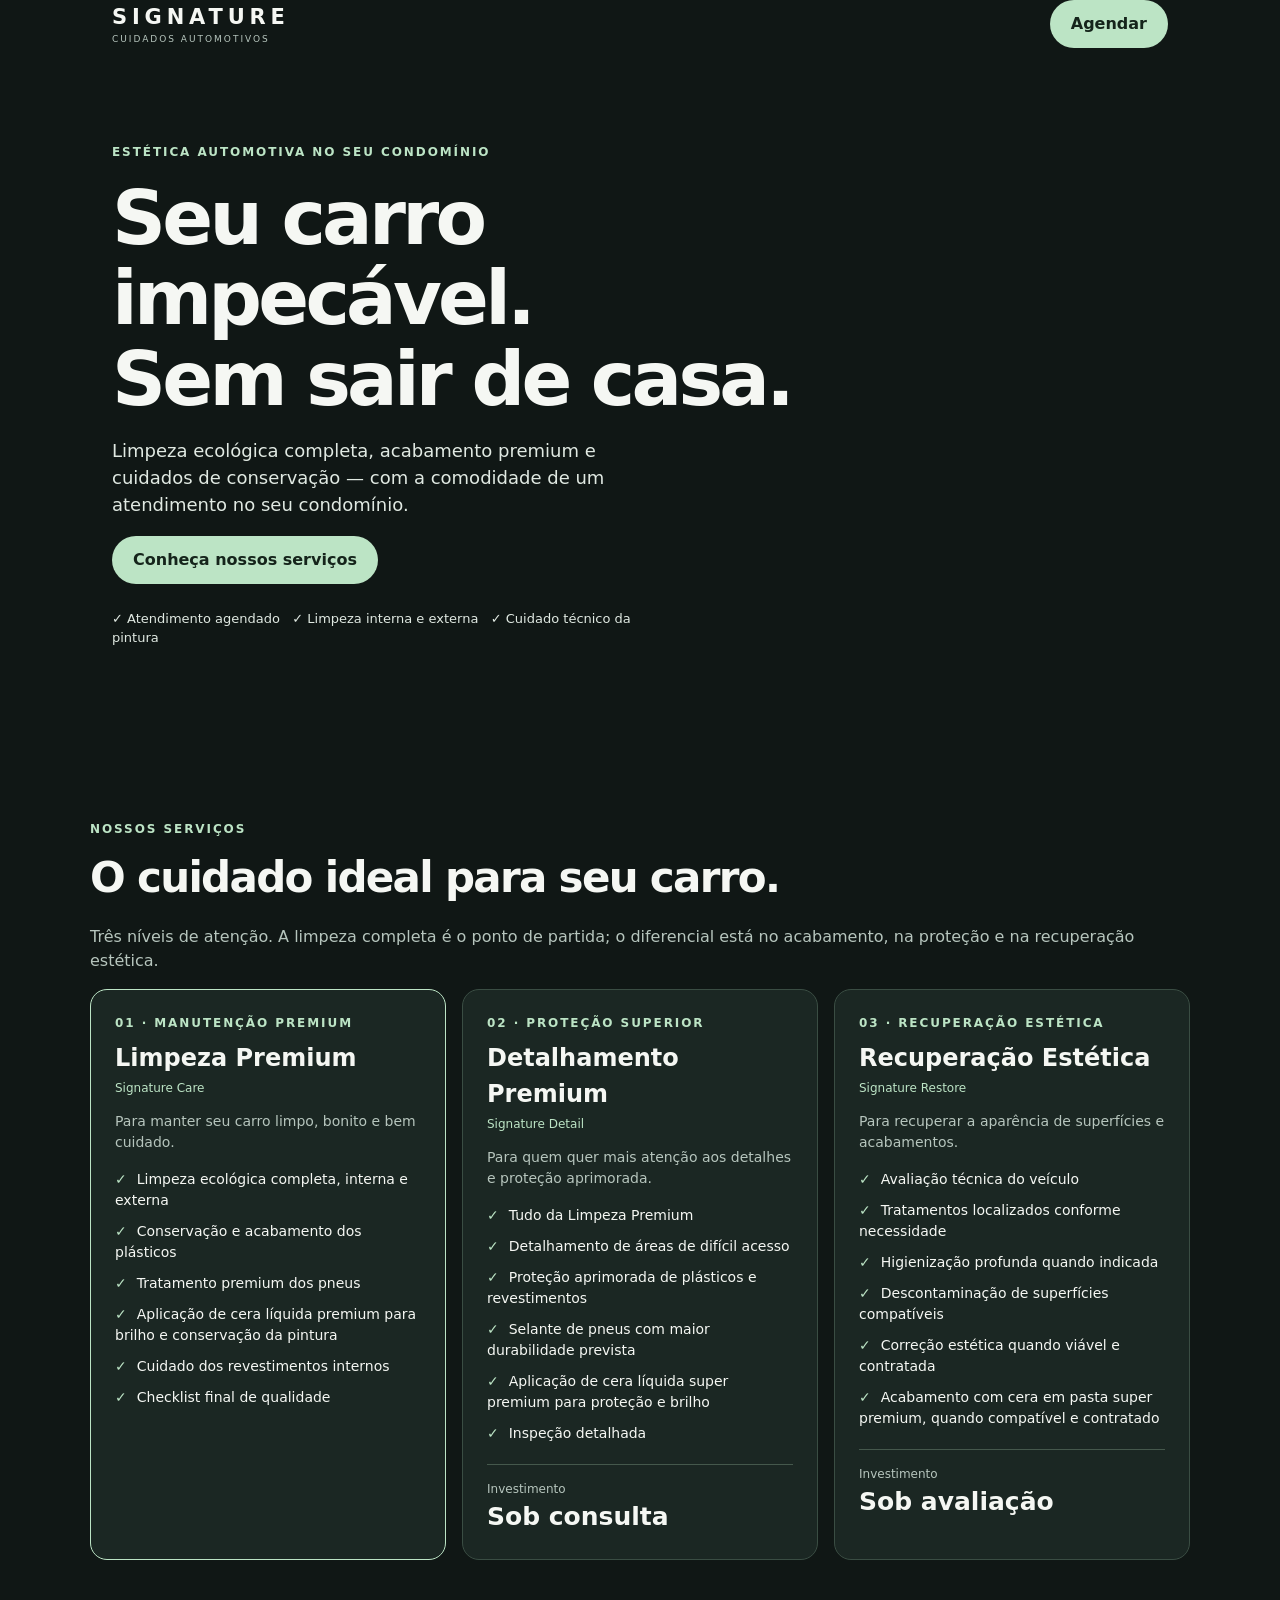
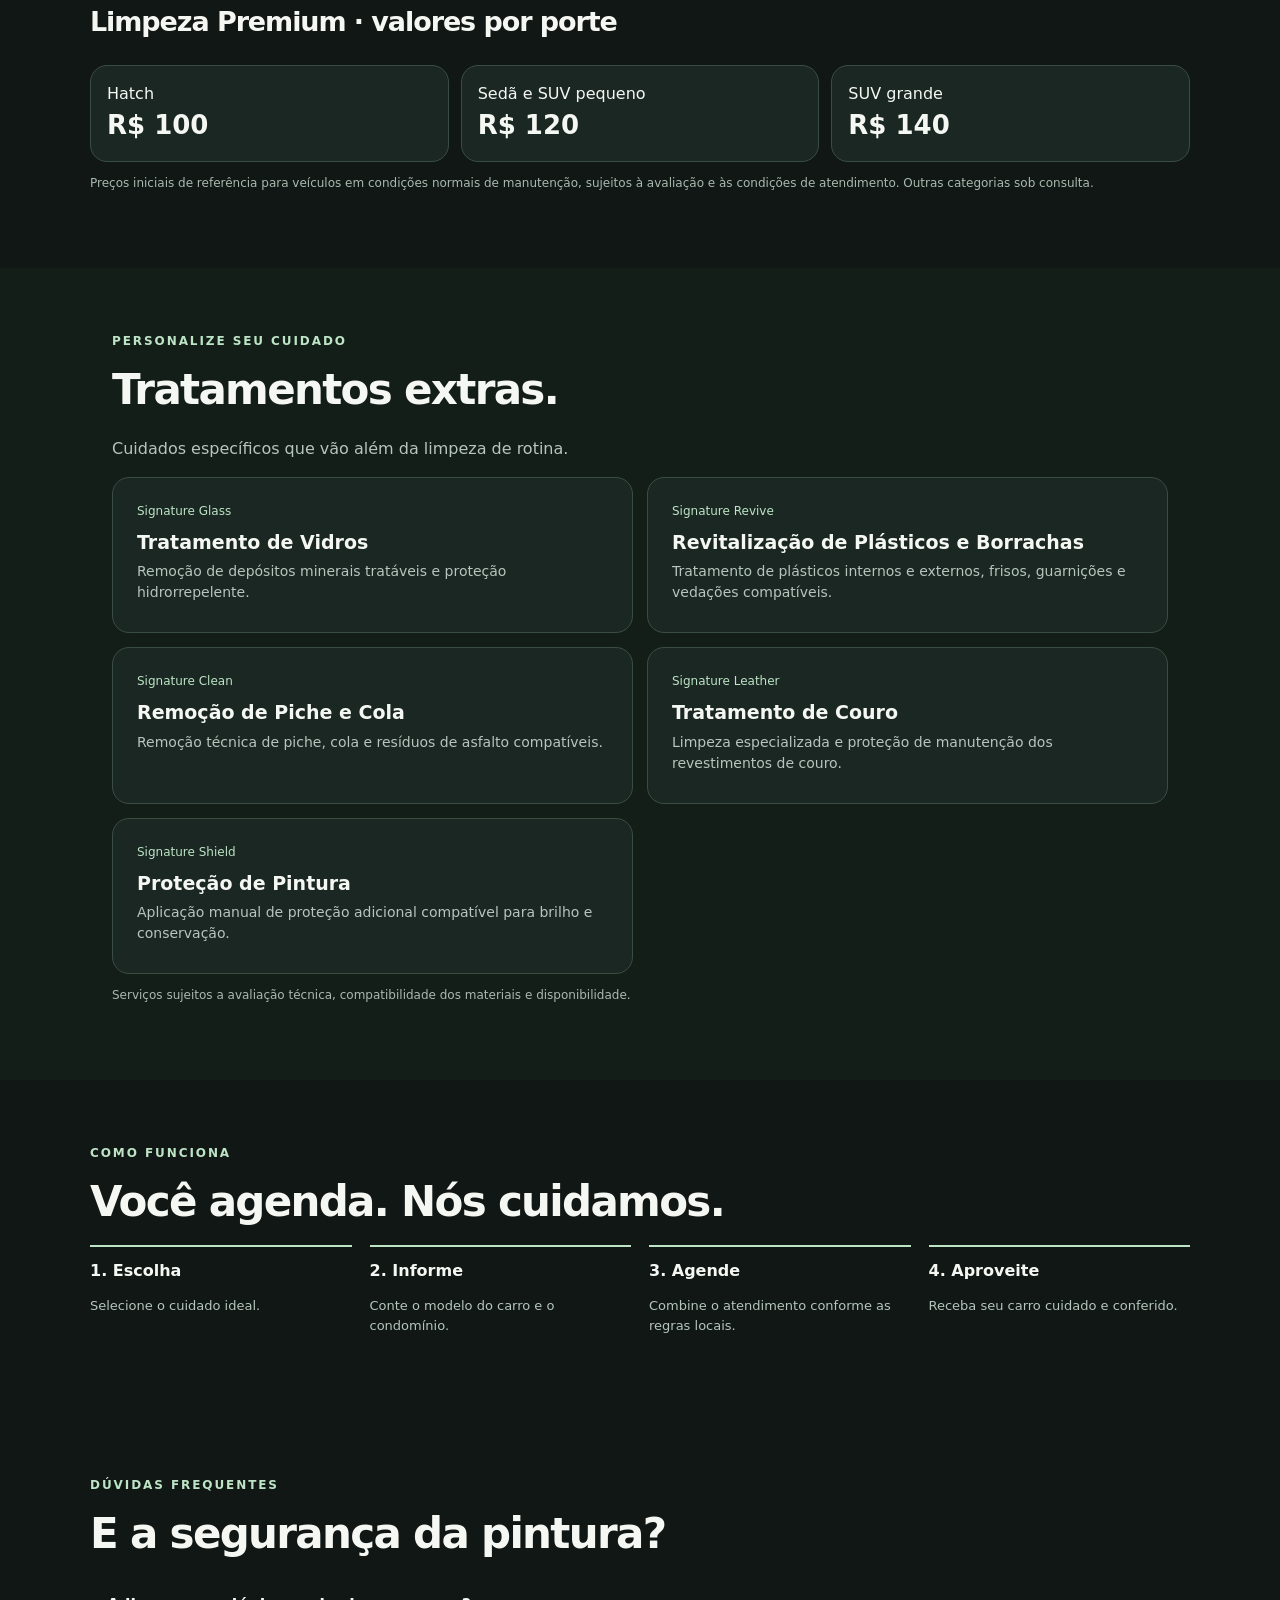
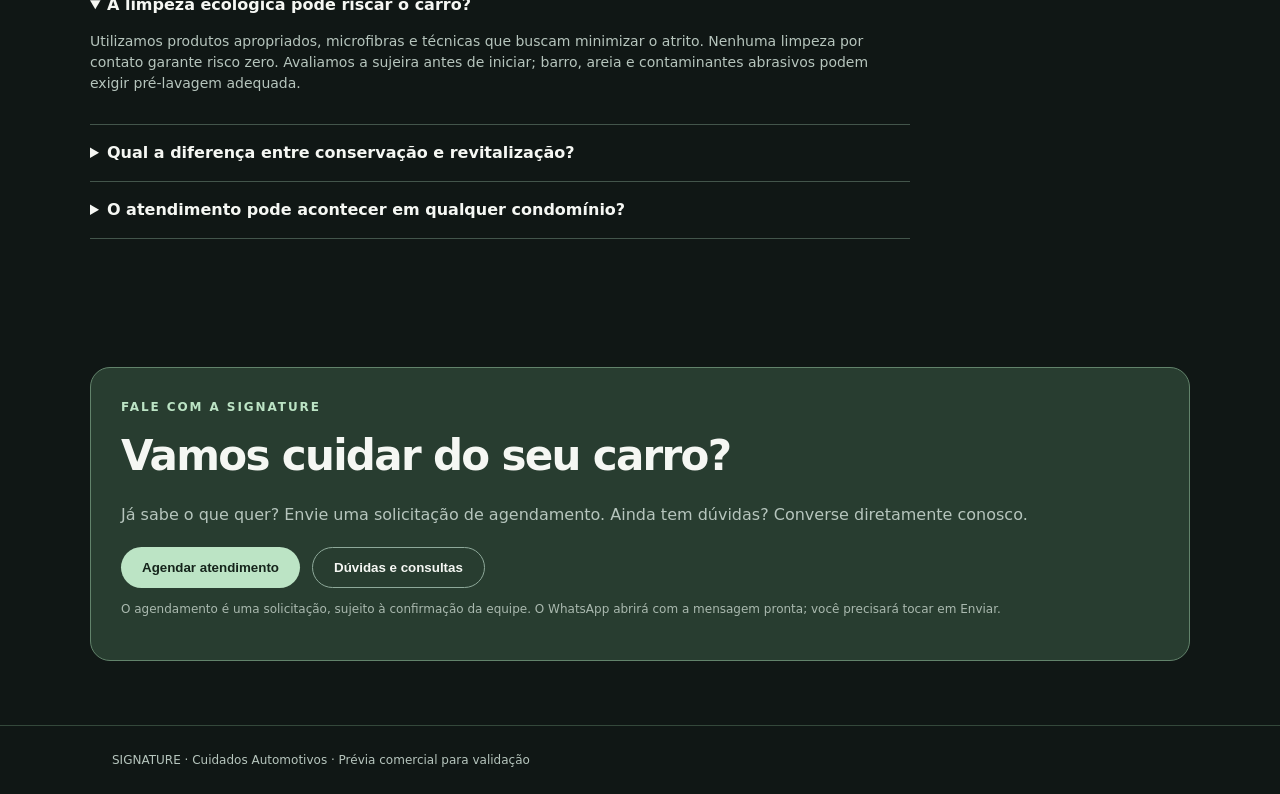
==== catalogo/index.html @ 283a86d9 "Add initial HTML structure for automotive care site" ====
<!DOCTYPE html>
<html lang="pt-BR"><head><meta charset="utf-8"/><meta content="width=device-width,initial-scale=1" name="viewport"/><title>Signature | Cuidados Automotivos</title><style>
:root{--bg:#101715;--card:#1b2723;--ink:#f5f7f3;--muted:#b6c5bd;--green:#bce4c5}*{box-sizing:border-box}body{margin:0;background:var(--bg);color:var(--ink);font:16px/1.5 system-ui,-apple-system,Segoe UI,sans-serif}a{color:inherit;text-decoration:none}.wrap{max-width:1100px;margin:auto;padding:0 22px}header{display:flex;align-items:center;justify-content:space-between;padding:22px 0}.logo{font-size:21px;letter-spacing:.23em;font-weight:800}.logo small{display:block;font-size:9px;letter-spacing:.22em;font-weight:400;color:var(--muted)}.button{display:inline-block;border:0;border-radius:30px;background:var(--green);color:#15241b;padding:12px 21px;font-weight:700;cursor:pointer}.hero{padding:95px 0;background:linear-gradient(100deg,#101715 15%,#101715cc),url('https://images.unsplash.com/photo-1493238792000-8113da705763?auto=format&fit=crop&w=1600&q=85') center/cover}.tag{color:var(--green);font-size:12px;letter-spacing:.16em;text-transform:uppercase;font-weight:700}h1{font-size:clamp(40px,7vw,75px);line-height:1.07;letter-spacing:-.05em;max-width:680px;margin:17px 0}h2{font-size:clamp(28px,4vw,42px);letter-spacing:-.04em;margin:8px 0 12px}h3{font-size:24px;margin:8px 0 3px}.hero p{max-width:540px;font-size:18px}.muted,p{color:var(--muted)}.hero p{color:#e0e9e2}.section{padding:64px 0}.grid{display:grid;grid-template-columns:repeat(3,1fr);gap:16px}.card,.extra,.price{background:var(--card);border:1px solid #3a4d43;border-radius:17px;padding:24px}.card.highlight{border-color:var(--green)}.sub{font-size:12px;color:var(--green)}ul{list-style:none;padding:0}li{margin:10px 0;font-size:14px}li:before{content:'✓';color:var(--green);margin-right:10px}.cards p{font-size:14px}.cost{border-top:1px solid #45584c;margin-top:20px;padding-top:15px;font-size:25px;font-weight:800}.cost small{display:block;font-size:12px;font-weight:400;color:var(--muted)}.prices{display:grid;grid-template-columns:repeat(4,1fr);gap:12px;margin-top:22px}.price{padding:16px}.price strong{display:block;font-size:26px}.extras{display:grid;grid-template-columns:repeat(2,1fr);gap:14px}.extra h3{font-size:19px}.extra p{font-size:14px;margin:5px 0}.steps{display:grid;grid-template-columns:repeat(4,1fr);gap:18px}.step{border-top:2px solid var(--green);padding-top:12px}.step p{font-size:13px}details{border-bottom:1px solid #43554b;padding:16px 0;max-width:820px}summary{cursor:pointer;font-weight:700}details p{font-size:14px}.cta{border:1px solid #62836b;border-radius:20px;background:#283d30;padding:30px}.note{font-size:12px;color:#aab9af}.footer{border-top:1px solid #34483b;padding:25px 0;font-size:12px;color:var(--muted)}@media(max-width:760px){.grid,.extras{grid-template-columns:1fr}.prices,.steps{grid-template-columns:repeat(2,1fr)}.hero{padding:75px 0}.section{padding:44px 0}}@media(max-width:380px){.prices,.steps{grid-template-columns:1fr}}

.prices-three{display:grid;grid-template-columns:repeat(3,minmax(0,1fr));gap:12px}.cta-actions{display:flex;gap:12px;flex-wrap:wrap;margin-top:20px}.button.secondary{background:transparent;color:var(--ink);border:1px solid #8ea99a}.modal{display:none;position:fixed;inset:0;z-index:99;background:rgba(0,0,0,.76);overflow:auto;padding:24px 12px}.modal.active{display:block}.modal-card{max-width:740px;margin:20px auto;background:#1b2723;border:1px solid #627b69;border-radius:20px;padding:25px;color:#f5f7f3}.modal-top{display:flex;justify-content:space-between;align-items:center;gap:12px}.modal-top h2{margin:0;font-size:26px}.close{background:transparent;border:0;color:white;font-size:30px;cursor:pointer}.formgrid{display:grid;grid-template-columns:1fr 1fr;gap:14px}.modal label{display:block;font-size:13px;margin:10px 0;color:#e1ebe4}.modal input:not([type=checkbox]),.modal select,.modal textarea{display:block;width:100%;padding:12px;margin-top:5px;background:#101715;border:1px solid #657669;border-radius:9px;color:white;font:inherit;font-size:14px}.modal fieldset{border:1px solid #536758;border-radius:12px;margin:17px 0}.checks-grid{display:grid;grid-template-columns:1fr 1fr;gap:0 12px}.checks-grid label{display:flex;gap:8px;align-items:center}.feedback{margin-top:14px;white-space:pre-wrap;color:#d8e7d9;font-size:13px}.feedback button{margin-top:10px}@media(max-width:650px){.formgrid,.checks-grid,.prices-three{grid-template-columns:1fr}.modal-card{padding:18px}}
</style></head><body><header class="wrap"><div class="logo">SIGNATURE<small>CUIDADOS AUTOMOTIVOS</small></div><a class="button" href="#contato">Agendar</a></header><section class="hero"><div class="wrap"><div class="tag">Estética automotiva no seu condomínio</div><h1>Seu carro impecável.<br/>Sem sair de casa.</h1><p>Limpeza ecológica completa, acabamento premium e cuidados de conservação — com a comodidade de um atendimento no seu condomínio.</p><a class="button" href="#servicos">Conheça nossos serviços</a><p style="font-size:13px;margin-top:25px">✓ Atendimento agendado   ✓ Limpeza interna e externa   ✓ Cuidado técnico da pintura</p></div></section><main><section class="section wrap" id="servicos"><div class="tag">Nossos serviços</div><h2>O cuidado ideal para seu carro.</h2><p>Três níveis de atenção. A limpeza completa é o ponto de partida; o diferencial está no acabamento, na proteção e na recuperação estética.</p><div class="grid cards"><article class="card highlight"><div class="tag">01 · Manutenção premium</div><h3>Limpeza Premium</h3><div class="sub">Signature Care</div><p>Para manter seu carro limpo, bonito e bem cuidado.</p><ul><li>Limpeza ecológica completa, interna e externa</li><li>Conservação e acabamento dos plásticos</li><li>Tratamento premium dos pneus</li><li>Aplicação de cera líquida premium para brilho e conservação da pintura</li><li>Cuidado dos revestimentos internos</li><li>Checklist final de qualidade</li></ul></article><article class="card"><div class="tag">02 · Proteção superior</div><h3>Detalhamento Premium</h3><div class="sub">Signature Detail</div><p>Para quem quer mais atenção aos detalhes e proteção aprimorada.</p><ul><li>Tudo da Limpeza Premium</li><li>Detalhamento de áreas de difícil acesso</li><li>Proteção aprimorada de plásticos e revestimentos</li><li>Selante de pneus com maior durabilidade prevista</li><li>Aplicação de cera líquida super premium para proteção e brilho</li><li>Inspeção detalhada</li></ul><div class="cost"><small>Investimento</small>Sob consulta</div></article><article class="card"><div class="tag">03 · Recuperação estética</div><h3>Recuperação Estética</h3><div class="sub">Signature Restore</div><p>Para recuperar a aparência de superfícies e acabamentos.</p><ul><li>Avaliação técnica do veículo</li><li>Tratamentos localizados conforme necessidade</li><li>Higienização profunda quando indicada</li><li>Descontaminação de superfícies compatíveis</li><li>Correção estética quando viável e contratada</li><li>Acabamento com cera em pasta super premium, quando compatível e contratado</li></ul><div class="cost"><small>Investimento</small>Sob avaliação</div></article></div><h2 style="font-size:27px;margin-top:42px">Limpeza Premium · valores por porte</h2><div class="prices prices-three"><div class="price">Hatch<strong>R$ 100</strong></div><div class="price">Sedã e SUV pequeno<strong>R$ 120</strong></div><div class="price">SUV grande<strong>R$ 140</strong></div></div><p class="note">Preços iniciais de referência para veículos em condições normais de manutenção, sujeitos à avaliação e às condições de atendimento. Outras categorias sob consulta.</p></section><section class="section" style="background:#141e19"><div class="wrap"><div class="tag">Personalize seu cuidado</div><h2>Tratamentos extras.</h2><p>Cuidados específicos que vão além da limpeza de rotina.</p><div class="extras"><div class="extra"><div class="sub">Signature Glass</div><h3>Tratamento de Vidros</h3><p>Remoção de depósitos minerais tratáveis e proteção hidrorrepelente.</p></div><div class="extra"><div class="sub">Signature Revive</div><h3>Revitalização de Plásticos e Borrachas</h3><p>Tratamento de plásticos internos e externos, frisos, guarnições e vedações compatíveis.</p></div><div class="extra"><div class="sub">Signature Clean</div><h3>Remoção de Piche e Cola</h3><p>Remoção técnica de piche, cola e resíduos de asfalto compatíveis.</p></div><div class="extra"><div class="sub">Signature Leather</div><h3>Tratamento de Couro</h3><p>Limpeza especializada e proteção de manutenção dos revestimentos de couro.</p></div><div class="extra"><div class="sub">Signature Shield</div><h3>Proteção de Pintura</h3><p>Aplicação manual de proteção adicional compatível para brilho e conservação.</p></div></div><p class="note">Serviços sujeitos a avaliação técnica, compatibilidade dos materiais e disponibilidade.</p></div></section><section class="section wrap"><div class="tag">Como funciona</div><h2>Você agenda. Nós cuidamos.</h2><div class="steps"><div class="step"><b>1. Escolha</b><p>Selecione o cuidado ideal.</p></div><div class="step"><b>2. Informe</b><p>Conte o modelo do carro e o condomínio.</p></div><div class="step"><b>3. Agende</b><p>Combine o atendimento conforme as regras locais.</p></div><div class="step"><b>4. Aproveite</b><p>Receba seu carro cuidado e conferido.</p></div></div></section><section class="section wrap"><div class="tag">Dúvidas frequentes</div><h2>E a segurança da pintura?</h2><details open=""><summary>A limpeza ecológica pode riscar o carro?</summary><p>Utilizamos produtos apropriados, microfibras e técnicas que buscam minimizar o atrito. Nenhuma limpeza por contato garante risco zero. Avaliamos a sujeira antes de iniciar; barro, areia e contaminantes abrasivos podem exigir pré-lavagem adequada.</p></details><details><summary>Qual a diferença entre conservação e revitalização?</summary><p>A Limpeza Premium inclui conservação de manutenção. A revitalização é um tratamento específico para recuperar a aparência de materiais elegíveis.</p></details><details><summary>O atendimento pode acontecer em qualquer condomínio?</summary><p>Depende da autorização, das regras do condomínio e das condições de execução no local.</p></details></section><section class="section wrap" id="contato"><div class="cta"><div class="tag">Fale com a Signature</div><h2>Vamos cuidar do seu carro?</h2><p>Já sabe o que quer? Envie uma solicitação de agendamento. Ainda tem dúvidas? Converse diretamente conosco.</p><div class="cta-actions"><button class="button" onclick="openBooking()" type="button">Agendar atendimento</button><button class="button secondary" onclick="askQuestion()" type="button">Dúvidas e consultas</button></div><p class="note">O agendamento é uma solicitação, sujeito à confirmação da equipe. O WhatsApp abrirá com a mensagem pronta; você precisará tocar em Enviar.</p></div></section></main><footer class="footer"><div class="wrap">SIGNATURE · Cuidados Automotivos · Prévia comercial para validação</div></footer><div aria-hidden="true" class="modal" id="bookingModal"><div aria-labelledby="bookingTitle" aria-modal="true" class="modal-card" role="dialog"><div class="modal-top"><h2 id="bookingTitle">Solicitar agendamento</h2><button aria-label="Fechar" class="close" onclick="closeBooking()" type="button">×</button></div><p>Preencha os dados para gerar sua solicitação pelo WhatsApp.</p><form id="bookingForm"><div class="formgrid"><label>Seu nome *<input autocomplete="name" maxlength="90" name="nome" placeholder="Nome e sobrenome" required=""/></label><label>Telefone para retorno *<input autocomplete="tel" maxlength="25" name="telefone" placeholder="(21) 99999-9999" required="" type="tel"/></label><label>Modelo e ano do veículo *<input maxlength="90" name="veiculo" placeholder="Ex.: Honda HR-V 2022" required=""/></label><label>Categoria *<select name="categoria" required=""><option value="">Selecione</option><option>Hatch — R$ 100</option><option>Sedã ou SUV pequeno — R$ 120</option><option>SUV grande — R$ 140</option><option>Outra categoria — sob consulta</option></select></label><label>Serviço desejado *<select name="servico" required=""><option value="">Selecione</option><option>Limpeza Premium</option><option>Detalhamento Premium</option><option>Recuperação Estética</option><option>Tratamento extra / avaliação</option></select></label><label>Condomínio e bairro *<input maxlength="120" name="condominio" placeholder="Nome do condomínio / bairro" required=""/></label><label>Data preferida<input name="data" type="date"/></label><label>Período preferido<select name="periodo"><option>Sem preferência</option><option>Manhã</option><option>Tarde</option></select></label></div><fieldset><legend>Tratamentos extras (opcional)</legend><div class="checks-grid"><label><input name="extra" type="checkbox" value="Tratamento de Vidros"/> Vidros</label><label><input name="extra" type="checkbox" value="Revitalização de Plásticos e Borrachas"/> Plásticos e borrachas</label><label><input name="extra" type="checkbox" value="Remoção de Piche e Cola"/> Piche e cola</label><label><input name="extra" type="checkbox" value="Tratamento de Couro"/> Couro</label><label><input name="extra" type="checkbox" value="Proteção de Pintura"/> Proteção de pintura</label></div></fieldset><label>Observações<textarea maxlength="600" name="observacoes" placeholder="Estado do carro, disponibilidade ou alguma dúvida" rows="3"></textarea></label><p class="note">Ao continuar, os dados informados serão inseridos em uma mensagem no WhatsApp. Nenhum dado é armazenado neste site.</p><button class="button" type="submit">Gerar solicitação no WhatsApp</button><div aria-live="polite" class="feedback" id="bookingFeedback"></div></form></div></div><script>// CONFIGURAÇÃO: substitua pelo número oficial com DDI 55, DDD e telefone, só dígitos.
const WHATSAPP_NUMBER = '5521987721675';
function configured(){return /^55\d{10,11}$/.test(WHATSAPP_NUMBER)}
function whatsapp(message, feedback){
 const url='https://wa.me/'+WHATSAPP_NUMBER+'?text='+encodeURIComponent(message);
 if(configured()){window.open(url,'_blank','noopener,noreferrer'); if(feedback)feedback.textContent='O WhatsApp foi aberto. Confira e toque em Enviar para concluir sua solicitação.';return}
 if(feedback){feedback.textContent='Prévia: falta configurar o número oficial do WhatsApp no arquivo HTML. Copie a mensagem abaixo para testar:';let t=document.createElement('textarea');t.value=message;t.readOnly=true;t.style.width='100%';t.rows=12;feedback.append(t);let b=document.createElement('button');b.type='button';b.className='button';b.textContent='Copiar mensagem';b.onclick=()=>navigator.clipboard?.writeText(message).then(()=>{b.textContent='Copiado!'}).catch(()=>{t.select();document.execCommand('copy')});feedback.append(b)}else alert('Configure o número do WhatsApp antes de publicar.');
}
function openBooking(){const m=document.getElementById('bookingModal');m.classList.add('active');m.setAttribute('aria-hidden','false');document.body.style.overflow='hidden';document.querySelector('[name=nome]').focus()}
function closeBooking(){const m=document.getElementById('bookingModal');m.classList.remove('active');m.setAttribute('aria-hidden','true');document.body.style.overflow=''}
function askQuestion(){whatsapp('Olá! Vi o catálogo Signature e gostaria de tirar algumas dúvidas sobre os serviços de cuidados automotivos no meu condomínio.')}
document.getElementById('bookingModal').addEventListener('click',e=>{if(e.target.id==='bookingModal')closeBooking()});document.addEventListener('keydown',e=>{if(e.key==='Escape')closeBooking()});
document.getElementById('bookingForm').addEventListener('submit',e=>{e.preventDefault();const f=e.currentTarget,d=new FormData(f),extras=d.getAll('extra');const id='SIG-'+new Date().toISOString().slice(0,10).replaceAll('-','')+'-'+Math.random().toString(36).slice(2,6).toUpperCase();const msg=['*SIGNATURE | SOLICITAÇÃO DE AGENDAMENTO*','Protocolo: '+id,'','*Cliente:* '+d.get('nome'),'*Contato:* '+d.get('telefone'),'*Veículo:* '+d.get('veiculo'),'*Categoria:* '+d.get('categoria'),'*Serviço:* '+d.get('servico'),'*Extras:* '+(extras.join(', ')||'Nenhum'),'*Condomínio / bairro:* '+d.get('condominio'),'*Data preferida:* '+(d.get('data')||'A combinar'),'*Período:* '+d.get('periodo'),'*Observações:* '+(d.get('observacoes')||'Nenhuma'),'','*Status:* Aguardando confirmação da Signature.','Mensagem gerada pelo catálogo online. Não é OS confirmada.'].join('\n');const feedback=document.getElementById('bookingFeedback');feedback.innerHTML='';whatsapp(msg,feedback)});
</script></body></html>
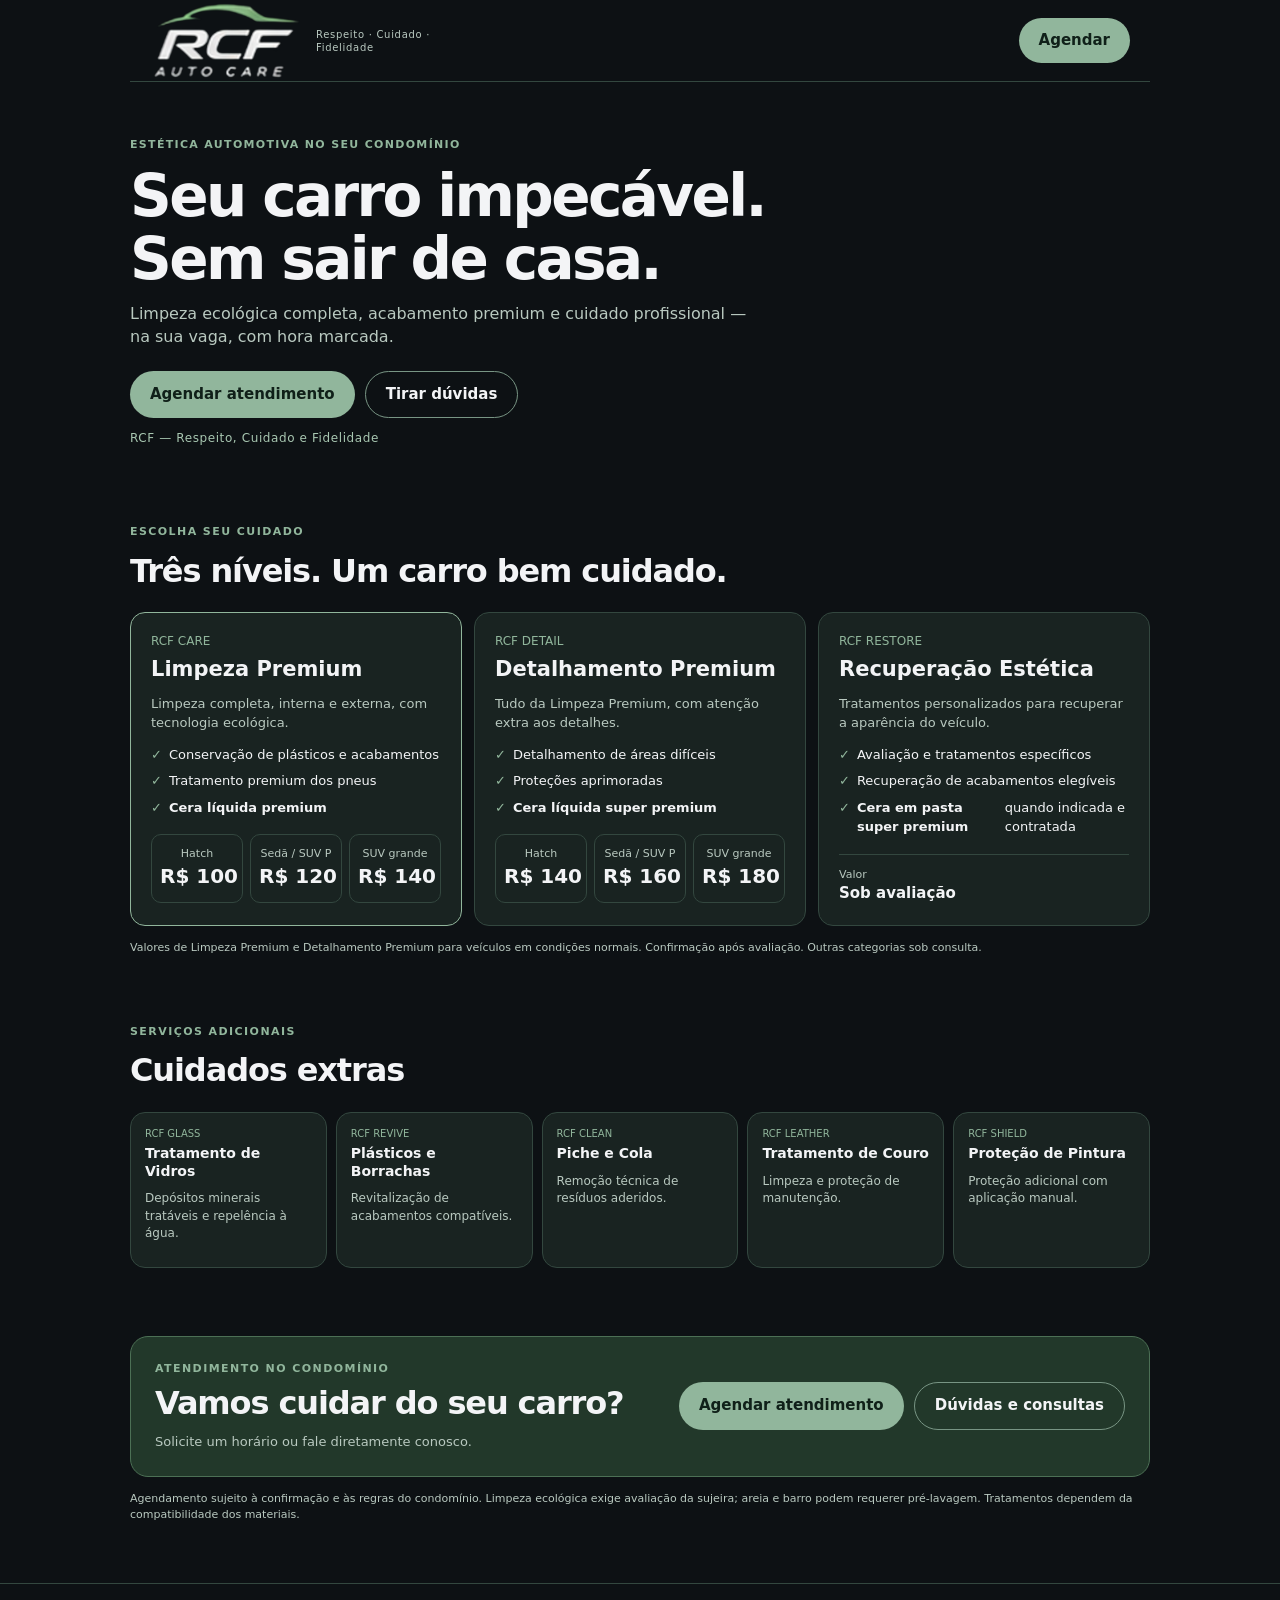
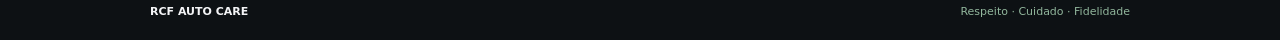
==== commit 952beb7a: "Update print statement from 'Hello' to 'Goodbye'" ====
--- a/catalogo/index.html
+++ b/catalogo/index.html
@@ -1,9 +1,36 @@
 <!DOCTYPE html>
-<html lang="pt-BR"><head><meta charset="utf-8"/><meta content="width=device-width,initial-scale=1" name="viewport"/><title>Signature | Cuidados Automotivos</title><style>
-:root{--bg:#101715;--card:#1b2723;--ink:#f5f7f3;--muted:#b6c5bd;--green:#bce4c5}*{box-sizing:border-box}body{margin:0;background:var(--bg);color:var(--ink);font:16px/1.5 system-ui,-apple-system,Segoe UI,sans-serif}a{color:inherit;text-decoration:none}.wrap{max-width:1100px;margin:auto;padding:0 22px}header{display:flex;align-items:center;justify-content:space-between;padding:22px 0}.logo{font-size:21px;letter-spacing:.23em;font-weight:800}.logo small{display:block;font-size:9px;letter-spacing:.22em;font-weight:400;color:var(--muted)}.button{display:inline-block;border:0;border-radius:30px;background:var(--green);color:#15241b;padding:12px 21px;font-weight:700;cursor:pointer}.hero{padding:95px 0;background:linear-gradient(100deg,#101715 15%,#101715cc),url('https://images.unsplash.com/photo-1493238792000-8113da705763?auto=format&fit=crop&w=1600&q=85') center/cover}.tag{color:var(--green);font-size:12px;letter-spacing:.16em;text-transform:uppercase;font-weight:700}h1{font-size:clamp(40px,7vw,75px);line-height:1.07;letter-spacing:-.05em;max-width:680px;margin:17px 0}h2{font-size:clamp(28px,4vw,42px);letter-spacing:-.04em;margin:8px 0 12px}h3{font-size:24px;margin:8px 0 3px}.hero p{max-width:540px;font-size:18px}.muted,p{color:var(--muted)}.hero p{color:#e0e9e2}.section{padding:64px 0}.grid{display:grid;grid-template-columns:repeat(3,1fr);gap:16px}.card,.extra,.price{background:var(--card);border:1px solid #3a4d43;border-radius:17px;padding:24px}.card.highlight{border-color:var(--green)}.sub{font-size:12px;color:var(--green)}ul{list-style:none;padding:0}li{margin:10px 0;font-size:14px}li:before{content:'✓';color:var(--green);margin-right:10px}.cards p{font-size:14px}.cost{border-top:1px solid #45584c;margin-top:20px;padding-top:15px;font-size:25px;font-weight:800}.cost small{display:block;font-size:12px;font-weight:400;color:var(--muted)}.prices{display:grid;grid-template-columns:repeat(4,1fr);gap:12px;margin-top:22px}.price{padding:16px}.price strong{display:block;font-size:26px}.extras{display:grid;grid-template-columns:repeat(2,1fr);gap:14px}.extra h3{font-size:19px}.extra p{font-size:14px;margin:5px 0}.steps{display:grid;grid-template-columns:repeat(4,1fr);gap:18px}.step{border-top:2px solid var(--green);padding-top:12px}.step p{font-size:13px}details{border-bottom:1px solid #43554b;padding:16px 0;max-width:820px}summary{cursor:pointer;font-weight:700}details p{font-size:14px}.cta{border:1px solid #62836b;border-radius:20px;background:#283d30;padding:30px}.note{font-size:12px;color:#aab9af}.footer{border-top:1px solid #34483b;padding:25px 0;font-size:12px;color:var(--muted)}@media(max-width:760px){.grid,.extras{grid-template-columns:1fr}.prices,.steps{grid-template-columns:repeat(2,1fr)}.hero{padding:75px 0}.section{padding:44px 0}}@media(max-width:380px){.prices,.steps{grid-template-columns:1fr}}
+<html lang="pt-BR"><head><meta charset="utf-8"/><meta content="width=device-width,initial-scale=1" name="viewport"/><meta content="#0D1114" name="theme-color"/><title>RCF Auto Care | Estética Automotiva Premium</title><style>
+:root{--bg:#0D1114;--card:#192321;--ink:#F3F4F6;--muted:#b9c9c0;--green:#91B69C;--border:#33473f}*{box-sizing:border-box}html{scroll-behavior:smooth}body{margin:0;background:var(--bg);color:var(--ink);font:15px/1.45 system-ui,-apple-system,Segoe UI,sans-serif}button,input,select,textarea{font:inherit}button{cursor:pointer}a{color:inherit;text-decoration:none}.wrap{max-width:1020px;margin:auto;padding:0 20px}header{display:flex;justify-content:space-between;align-items:center;padding:20px 0;border-bottom:1px solid var(--border)}.logo{font-size:19px;letter-spacing:.22em;font-weight:800}.logo small{display:block;font-size:9px;font-weight:500;letter-spacing:.17em;color:var(--muted)}.button{border:0;border-radius:99px;background:var(--green);color:#102019;padding:12px 20px;font-weight:750;display:inline-block;text-align:center}.button.secondary{border:1px solid #789584;color:var(--ink);background:transparent}.hero{padding:55px 0 42px}.tag{color:var(--green);font-size:11px;letter-spacing:.13em;text-transform:uppercase;font-weight:800}h1{font-size:clamp(35px,6vw,58px);line-height:1.08;letter-spacing:-.045em;margin:12px 0}h2{font-size:clamp(24px,3vw,32px);letter-spacing:-.035em;margin:8px 0 18px}h3{font-size:21px;margin:4px 0}.hero p{font-size:16px;max-width:620px;margin:0 0 22px;color:var(--muted)}.cta-actions{display:flex;flex-wrap:wrap;gap:10px}.section{padding:34px 0}.grid{display:grid;grid-template-columns:repeat(3,minmax(0,1fr));gap:12px}.card,.extra,.price{background:var(--card);border:1px solid var(--border);border-radius:15px;padding:20px}.card:first-child{border-color:#9ac3a3}.sub{color:var(--green);font-size:12px}.card p,.extra p{font-size:13px;color:var(--muted);margin:10px 0}.card ul{padding:0;margin:13px 0 0;list-style:none}.card li{font-size:13px;margin:8px 0;display:flex;gap:7px}.card li:before{content:'✓';color:var(--green);font-weight:800}.prices-three{display:grid;grid-template-columns:repeat(3,minmax(0,1fr));gap:7px;margin-top:16px}.price{padding:11px 8px;text-align:center;font-size:11px;color:var(--muted);border-radius:10px}.price strong{display:block;font-size:20px;color:var(--ink);white-space:nowrap}.price.noteprice{font-size:11px}.cost{font-weight:750;font-size:15px;margin-top:17px;border-top:1px solid var(--border);padding-top:12px}.cost small{display:block;color:var(--muted);font-weight:400;font-size:11px}.extras{display:grid;grid-template-columns:repeat(5,minmax(0,1fr));gap:9px}.extra{padding:14px}.extra h3{font-size:14px;line-height:1.25}.extra .sub{font-size:10px}.extra p{font-size:12px}.muted,.note{color:var(--muted)}.note{font-size:11px;margin:14px 0 0}.bottom{background:#22382a;border:1px solid #4c7055;border-radius:18px;padding:24px;display:flex;align-items:center;justify-content:space-between;gap:20px}.bottom h2{margin:4px 0 6px}.bottom p{color:var(--muted);font-size:13px;margin:0}.footer{padding:20px 0;border-top:1px solid var(--border);color:var(--muted);font-size:11px;margin-top:26px}.modal{display:none;position:fixed;inset:0;z-index:99;background:rgba(0,0,0,.8);overflow:auto;padding:15px}.modal.active{display:block}.modal-card{max-width:740px;margin:10px auto;background:#1b2723;border:1px solid #627b69;border-radius:20px;padding:24px;color:var(--ink)}.modal-top{display:flex;justify-content:space-between;align-items:center;gap:12px}.modal-top h2{margin:0;font-size:25px}.close{background:transparent;border:0;color:white;font-size:30px}.formgrid{display:grid;grid-template-columns:1fr 1fr;gap:12px}.modal label{display:block;font-size:13px;margin:9px 0;color:#e1ebe4}.modal input:not([type=checkbox]),.modal select,.modal textarea{display:block;width:100%;padding:12px;margin-top:5px;background:#101715;border:1px solid #657669;border-radius:9px;color:white;font-size:14px}.modal fieldset{border:1px solid #536758;border-radius:12px;margin:17px 0}.checks-grid{display:grid;grid-template-columns:1fr 1fr;gap:0 12px}.checks-grid label{display:flex;gap:8px;align-items:center}.feedback{margin-top:14px;white-space:pre-wrap;color:#d8e7d9;font-size:13px}@media(max-width:800px){.grid{grid-template-columns:1fr}.extras{grid-template-columns:repeat(2,1fr)}.hero{padding:38px 0 26px}.section{padding:22px 0}.bottom{display:block}.bottom .cta-actions{margin-top:18px}}@media(max-width:550px){.formgrid,.checks-grid{grid-template-columns:1fr}.modal-card{padding:17px}.prices-three{grid-template-columns:repeat(3,minmax(0,1fr))}.price{font-size:10px;padding:10px 3px}.price strong{font-size:18px}.extras{grid-template-columns:1fr 1fr}.cta-actions .button{flex:1}.bottom .cta-actions{display:flex}}@media(max-width:360px){.prices-three{grid-template-columns:1fr}.extras{grid-template-columns:1fr}}
 
-.prices-three{display:grid;grid-template-columns:repeat(3,minmax(0,1fr));gap:12px}.cta-actions{display:flex;gap:12px;flex-wrap:wrap;margin-top:20px}.button.secondary{background:transparent;color:var(--ink);border:1px solid #8ea99a}.modal{display:none;position:fixed;inset:0;z-index:99;background:rgba(0,0,0,.76);overflow:auto;padding:24px 12px}.modal.active{display:block}.modal-card{max-width:740px;margin:20px auto;background:#1b2723;border:1px solid #627b69;border-radius:20px;padding:25px;color:#f5f7f3}.modal-top{display:flex;justify-content:space-between;align-items:center;gap:12px}.modal-top h2{margin:0;font-size:26px}.close{background:transparent;border:0;color:white;font-size:30px;cursor:pointer}.formgrid{display:grid;grid-template-columns:1fr 1fr;gap:14px}.modal label{display:block;font-size:13px;margin:10px 0;color:#e1ebe4}.modal input:not([type=checkbox]),.modal select,.modal textarea{display:block;width:100%;padding:12px;margin-top:5px;background:#101715;border:1px solid #657669;border-radius:9px;color:white;font:inherit;font-size:14px}.modal fieldset{border:1px solid #536758;border-radius:12px;margin:17px 0}.checks-grid{display:grid;grid-template-columns:1fr 1fr;gap:0 12px}.checks-grid label{display:flex;gap:8px;align-items:center}.feedback{margin-top:14px;white-space:pre-wrap;color:#d8e7d9;font-size:13px}.feedback button{margin-top:10px}@media(max-width:650px){.formgrid,.checks-grid,.prices-three{grid-template-columns:1fr}.modal-card{padding:18px}}
-</style></head><body><header class="wrap"><div class="logo">SIGNATURE<small>CUIDADOS AUTOMOTIVOS</small></div><a class="button" href="#contato">Agendar</a></header><section class="hero"><div class="wrap"><div class="tag">Estética automotiva no seu condomínio</div><h1>Seu carro impecável.<br/>Sem sair de casa.</h1><p>Limpeza ecológica completa, acabamento premium e cuidados de conservação — com a comodidade de um atendimento no seu condomínio.</p><a class="button" href="#servicos">Conheça nossos serviços</a><p style="font-size:13px;margin-top:25px">✓ Atendimento agendado   ✓ Limpeza interna e externa   ✓ Cuidado técnico da pintura</p></div></section><main><section class="section wrap" id="servicos"><div class="tag">Nossos serviços</div><h2>O cuidado ideal para seu carro.</h2><p>Três níveis de atenção. A limpeza completa é o ponto de partida; o diferencial está no acabamento, na proteção e na recuperação estética.</p><div class="grid cards"><article class="card highlight"><div class="tag">01 · Manutenção premium</div><h3>Limpeza Premium</h3><div class="sub">Signature Care</div><p>Para manter seu carro limpo, bonito e bem cuidado.</p><ul><li>Limpeza ecológica completa, interna e externa</li><li>Conservação e acabamento dos plásticos</li><li>Tratamento premium dos pneus</li><li>Aplicação de cera líquida premium para brilho e conservação da pintura</li><li>Cuidado dos revestimentos internos</li><li>Checklist final de qualidade</li></ul></article><article class="card"><div class="tag">02 · Proteção superior</div><h3>Detalhamento Premium</h3><div class="sub">Signature Detail</div><p>Para quem quer mais atenção aos detalhes e proteção aprimorada.</p><ul><li>Tudo da Limpeza Premium</li><li>Detalhamento de áreas de difícil acesso</li><li>Proteção aprimorada de plásticos e revestimentos</li><li>Selante de pneus com maior durabilidade prevista</li><li>Aplicação de cera líquida super premium para proteção e brilho</li><li>Inspeção detalhada</li></ul><div class="cost"><small>Investimento</small>Sob consulta</div></article><article class="card"><div class="tag">03 · Recuperação estética</div><h3>Recuperação Estética</h3><div class="sub">Signature Restore</div><p>Para recuperar a aparência de superfícies e acabamentos.</p><ul><li>Avaliação técnica do veículo</li><li>Tratamentos localizados conforme necessidade</li><li>Higienização profunda quando indicada</li><li>Descontaminação de superfícies compatíveis</li><li>Correção estética quando viável e contratada</li><li>Acabamento com cera em pasta super premium, quando compatível e contratado</li></ul><div class="cost"><small>Investimento</small>Sob avaliação</div></article></div><h2 style="font-size:27px;margin-top:42px">Limpeza Premium · valores por porte</h2><div class="prices prices-three"><div class="price">Hatch<strong>R$ 100</strong></div><div class="price">Sedã e SUV pequeno<strong>R$ 120</strong></div><div class="price">SUV grande<strong>R$ 140</strong></div></div><p class="note">Preços iniciais de referência para veículos em condições normais de manutenção, sujeitos à avaliação e às condições de atendimento. Outras categorias sob consulta.</p></section><section class="section" style="background:#141e19"><div class="wrap"><div class="tag">Personalize seu cuidado</div><h2>Tratamentos extras.</h2><p>Cuidados específicos que vão além da limpeza de rotina.</p><div class="extras"><div class="extra"><div class="sub">Signature Glass</div><h3>Tratamento de Vidros</h3><p>Remoção de depósitos minerais tratáveis e proteção hidrorrepelente.</p></div><div class="extra"><div class="sub">Signature Revive</div><h3>Revitalização de Plásticos e Borrachas</h3><p>Tratamento de plásticos internos e externos, frisos, guarnições e vedações compatíveis.</p></div><div class="extra"><div class="sub">Signature Clean</div><h3>Remoção de Piche e Cola</h3><p>Remoção técnica de piche, cola e resíduos de asfalto compatíveis.</p></div><div class="extra"><div class="sub">Signature Leather</div><h3>Tratamento de Couro</h3><p>Limpeza especializada e proteção de manutenção dos revestimentos de couro.</p></div><div class="extra"><div class="sub">Signature Shield</div><h3>Proteção de Pintura</h3><p>Aplicação manual de proteção adicional compatível para brilho e conservação.</p></div></div><p class="note">Serviços sujeitos a avaliação técnica, compatibilidade dos materiais e disponibilidade.</p></div></section><section class="section wrap"><div class="tag">Como funciona</div><h2>Você agenda. Nós cuidamos.</h2><div class="steps"><div class="step"><b>1. Escolha</b><p>Selecione o cuidado ideal.</p></div><div class="step"><b>2. Informe</b><p>Conte o modelo do carro e o condomínio.</p></div><div class="step"><b>3. Agende</b><p>Combine o atendimento conforme as regras locais.</p></div><div class="step"><b>4. Aproveite</b><p>Receba seu carro cuidado e conferido.</p></div></div></section><section class="section wrap"><div class="tag">Dúvidas frequentes</div><h2>E a segurança da pintura?</h2><details open=""><summary>A limpeza ecológica pode riscar o carro?</summary><p>Utilizamos produtos apropriados, microfibras e técnicas que buscam minimizar o atrito. Nenhuma limpeza por contato garante risco zero. Avaliamos a sujeira antes de iniciar; barro, areia e contaminantes abrasivos podem exigir pré-lavagem adequada.</p></details><details><summary>Qual a diferença entre conservação e revitalização?</summary><p>A Limpeza Premium inclui conservação de manutenção. A revitalização é um tratamento específico para recuperar a aparência de materiais elegíveis.</p></details><details><summary>O atendimento pode acontecer em qualquer condomínio?</summary><p>Depende da autorização, das regras do condomínio e das condições de execução no local.</p></details></section><section class="section wrap" id="contato"><div class="cta"><div class="tag">Fale com a Signature</div><h2>Vamos cuidar do seu carro?</h2><p>Já sabe o que quer? Envie uma solicitação de agendamento. Ainda tem dúvidas? Converse diretamente conosco.</p><div class="cta-actions"><button class="button" onclick="openBooking()" type="button">Agendar atendimento</button><button class="button secondary" onclick="askQuestion()" type="button">Dúvidas e consultas</button></div><p class="note">O agendamento é uma solicitação, sujeito à confirmação da equipe. O WhatsApp abrirá com a mensagem pronta; você precisará tocar em Enviar.</p></div></section></main><footer class="footer"><div class="wrap">SIGNATURE · Cuidados Automotivos · Prévia comercial para validação</div></footer><div aria-hidden="true" class="modal" id="bookingModal"><div aria-labelledby="bookingTitle" aria-modal="true" class="modal-card" role="dialog"><div class="modal-top"><h2 id="bookingTitle">Solicitar agendamento</h2><button aria-label="Fechar" class="close" onclick="closeBooking()" type="button">×</button></div><p>Preencha os dados para gerar sua solicitação pelo WhatsApp.</p><form id="bookingForm"><div class="formgrid"><label>Seu nome *<input autocomplete="name" maxlength="90" name="nome" placeholder="Nome e sobrenome" required=""/></label><label>Telefone para retorno *<input autocomplete="tel" maxlength="25" name="telefone" placeholder="(21) 99999-9999" required="" type="tel"/></label><label>Modelo e ano do veículo *<input maxlength="90" name="veiculo" placeholder="Ex.: Honda HR-V 2022" required=""/></label><label>Categoria *<select name="categoria" required=""><option value="">Selecione</option><option>Hatch — R$ 100</option><option>Sedã ou SUV pequeno — R$ 120</option><option>SUV grande — R$ 140</option><option>Outra categoria — sob consulta</option></select></label><label>Serviço desejado *<select name="servico" required=""><option value="">Selecione</option><option>Limpeza Premium</option><option>Detalhamento Premium</option><option>Recuperação Estética</option><option>Tratamento extra / avaliação</option></select></label><label>Condomínio e bairro *<input maxlength="120" name="condominio" placeholder="Nome do condomínio / bairro" required=""/></label><label>Data preferida<input name="data" type="date"/></label><label>Período preferido<select name="periodo"><option>Sem preferência</option><option>Manhã</option><option>Tarde</option></select></label></div><fieldset><legend>Tratamentos extras (opcional)</legend><div class="checks-grid"><label><input name="extra" type="checkbox" value="Tratamento de Vidros"/> Vidros</label><label><input name="extra" type="checkbox" value="Revitalização de Plásticos e Borrachas"/> Plásticos e borrachas</label><label><input name="extra" type="checkbox" value="Remoção de Piche e Cola"/> Piche e cola</label><label><input name="extra" type="checkbox" value="Tratamento de Couro"/> Couro</label><label><input name="extra" type="checkbox" value="Proteção de Pintura"/> Proteção de pintura</label></div></fieldset><label>Observações<textarea maxlength="600" name="observacoes" placeholder="Estado do carro, disponibilidade ou alguma dúvida" rows="3"></textarea></label><p class="note">Ao continuar, os dados informados serão inseridos em uma mensagem no WhatsApp. Nenhum dado é armazenado neste site.</p><button class="button" type="submit">Gerar solicitação no WhatsApp</button><div aria-live="polite" class="feedback" id="bookingFeedback"></div></form></div></div><script>// CONFIGURAÇÃO: substitua pelo número oficial com DDI 55, DDD e telefone, só dígitos.
+/* Identidade RCF Auto Care */
+.estimate{grid-column:1/-1;color:var(--green)!important;font-weight:700;border:1px solid var(--border);border-radius:10px;padding:10px 12px;background:#13211b}.brandmark{overflow:visible}.brandmark img{background:transparent!important;border:0!important}
+.brandmark{display:flex;align-items:center;gap:12px;min-width:0}.brandmark img{width:154px;height:auto;display:block;mix-blend-mode:normal}.brandmark .brand-values{font-size:10px;color:var(--muted);letter-spacing:.07em;max-width:140px;line-height:1.3}.hero{position:relative}.hero:before{display:none!important;content:none!important}.hero h1{max-width:720px}.hero .tag{letter-spacing:.12em}.value-line{font-size:12px;color:#a8c7b1;margin:12px 0 0;letter-spacing:.05em}.brand-footer{display:flex;align-items:center;justify-content:space-between;gap:12px;flex-wrap:wrap}.brand-footer strong{color:#F3F4F6}.brand-footer span{color:#91B69C}.card:first-child{border-color:#91B69C}.button:hover{filter:brightness(1.08)}.brandmark img{object-fit:contain}@media(max-width:550px){.brandmark img{width:124px}.brandmark .brand-values{display:none}header{padding:13px 0}.hero{padding-top:30px}}
+/* Mobile-first refinements v0.9 */
+.hero{border-left:0!important;box-shadow:none!important}
+@media(max-width:600px){
+ html,body{width:100%;max-width:100%;overflow-x:hidden}
+ .wrap{padding-left:18px;padding-right:18px}
+ header{padding-top:10px;padding-bottom:10px;gap:10px}
+ .brandmark img{width:112px;max-width:100%;height:auto}
+ header>.button{padding:10px 15px;font-size:13px;white-space:nowrap}
+ .hero{padding:23px 0 23px!important}
+ .hero .tag{font-size:10px;letter-spacing:.09em;line-height:1.45}
+ .hero h1{font-size:clamp(31px,9.1vw,44px);line-height:1.07;letter-spacing:-.05em;margin:12px 0 14px;overflow-wrap:normal}
+ .hero p{font-size:14px;line-height:1.5;margin-bottom:18px}
+ .hero .cta-actions{display:grid;grid-template-columns:1fr 1fr;gap:8px}
+ .hero .cta-actions .button{min-width:0;padding:12px 8px;font-size:12px;line-height:1.2}
+ .value-line{font-size:11px;margin-top:15px;letter-spacing:0}
+ .section{padding:21px 0}
+ .section h2{font-size:25px;line-height:1.18}
+ .card{padding:17px}.card h3{font-size:20px}
+ .prices-three{gap:5px}.price{padding:10px 3px;font-size:10px}.price strong{font-size:17px}
+ .extras{grid-template-columns:repeat(2,minmax(0,1fr));gap:8px}.extra{padding:12px}.extra h3{font-size:13px}.extra p{font-size:11px}
+ .bottom{padding:19px}.bottom .cta-actions{display:grid;grid-template-columns:1fr;gap:8px}.bottom .cta-actions .button{width:100%}
+ .modal{padding:8px}.modal-card{margin:4px auto;padding:16px;border-radius:14px}.modal-top h2{font-size:21px}
+ .modal input:not([type=checkbox]),.modal select,.modal textarea{font-size:16px}
+}
+@media(max-width:360px){.hero .cta-actions{grid-template-columns:1fr}.prices-three{grid-template-columns:repeat(3,minmax(0,1fr))}.price strong{font-size:15px}.extras{grid-template-columns:1fr 1fr}}
+</style></head><body><header class="wrap"><div class="brandmark"><img alt="RCF Auto Care — silhueta de carro verde-sálvia sobre RCF branco" src="[data-uri]"/><span class="brand-values">Respeito · Cuidado · Fidelidade</span></div><button class="button" onclick="openBooking()">Agendar</button></header><main><section class="hero wrap"><div class="tag">Estética automotiva no seu condomínio</div><h1>Seu carro impecável.<br/>Sem sair de casa.</h1><p>Limpeza ecológica completa, acabamento premium e cuidado profissional — na sua vaga, com hora marcada.</p><div class="cta-actions"><button class="button" onclick="openBooking()">Agendar atendimento</button><button class="button secondary" onclick="askQuestion()">Tirar dúvidas</button></div><div class="value-line">RCF — Respeito, Cuidado e Fidelidade</div></section><section class="section wrap" id="servicos"><div class="tag">Escolha seu cuidado</div><h2>Três níveis. Um carro bem cuidado.</h2><div class="grid"><article class="card"><div class="sub">RCF CARE</div><h3>Limpeza Premium</h3><p>Limpeza completa, interna e externa, com tecnologia ecológica.</p><ul><li>Conservação de plásticos e acabamentos</li><li>Tratamento premium dos pneus</li><li><b>Cera líquida premium</b></li></ul><div class="prices-three"><div class="price">Hatch<strong>R$ 100</strong></div><div class="price">Sedã / SUV P<strong>R$ 120</strong></div><div class="price">SUV grande<strong>R$ 140</strong></div></div></article><article class="card"><div class="sub">RCF DETAIL</div><h3>Detalhamento Premium</h3><p>Tudo da Limpeza Premium, com atenção extra aos detalhes.</p><ul><li>Detalhamento de áreas difíceis</li><li>Proteções aprimoradas</li><li><b>Cera líquida super premium</b></li></ul><div class="prices-three"><div class="price">Hatch<strong>R$ 140</strong></div><div class="price">Sedã / SUV P<strong>R$ 160</strong></div><div class="price">SUV grande<strong>R$ 180</strong></div></div></article><article class="card"><div class="sub">RCF RESTORE</div><h3>Recuperação Estética</h3><p>Tratamentos personalizados para recuperar a aparência do veículo.</p><ul><li>Avaliação e tratamentos específicos</li><li>Recuperação de acabamentos elegíveis</li><li><b>Cera em pasta super premium</b> quando indicada e contratada</li></ul><div class="cost"><small>Valor</small>Sob avaliação</div></article></div><p class="note">Valores de Limpeza Premium e Detalhamento Premium para veículos em condições normais. Confirmação após avaliação. Outras categorias sob consulta.</p></section><section class="section wrap" id="extras"><div class="tag">Serviços adicionais</div><h2>Cuidados extras</h2><div class="extras"><div class="extra"><div class="sub">RCF GLASS</div><h3>Tratamento de Vidros</h3><p>Depósitos minerais tratáveis e repelência à água.</p></div><div class="extra"><div class="sub">RCF REVIVE</div><h3>Plásticos e Borrachas</h3><p>Revitalização de acabamentos compatíveis.</p></div><div class="extra"><div class="sub">RCF CLEAN</div><h3>Piche e Cola</h3><p>Remoção técnica de resíduos aderidos.</p></div><div class="extra"><div class="sub">RCF LEATHER</div><h3>Tratamento de Couro</h3><p>Limpeza e proteção de manutenção.</p></div><div class="extra"><div class="sub">RCF SHIELD</div><h3>Proteção de Pintura</h3><p>Proteção adicional com aplicação manual.</p></div></div></section><section class="section wrap" id="contato"><div class="bottom"><div><div class="tag">Atendimento no condomínio</div><h2>Vamos cuidar do seu carro?</h2><p>Solicite um horário ou fale diretamente conosco.</p></div><div class="cta-actions"><button class="button" onclick="openBooking()">Agendar atendimento</button><button class="button secondary" onclick="askQuestion()">Dúvidas e consultas</button></div></div><p class="note">Agendamento sujeito à confirmação e às regras do condomínio. Limpeza ecológica exige avaliação da sujeira; areia e barro podem requerer pré-lavagem. Tratamentos dependem da compatibilidade dos materiais.</p></section></main><footer class="footer"><div class="wrap"><div class="brand-footer"><strong>RCF AUTO CARE</strong><span>Respeito · Cuidado · Fidelidade</span></div></div></footer><div aria-hidden="true" class="modal" id="bookingModal"><div aria-labelledby="bookingTitle" aria-modal="true" class="modal-card" role="dialog"><div class="modal-top"><h2 id="bookingTitle">Solicitar agendamento</h2><button aria-label="Fechar" class="close" onclick="closeBooking()" type="button">×</button></div><p>Preencha os dados para gerar sua solicitação pelo WhatsApp.</p><form id="bookingForm"><div class="formgrid"><label>Seu nome *<input autocomplete="name" maxlength="90" name="nome" placeholder="Nome e sobrenome" required=""/></label><label>Telefone para retorno *<input autocomplete="tel" maxlength="25" name="telefone" placeholder="(21) 99999-9999" required="" type="tel"/></label><label>Modelo e ano do veículo *<input maxlength="90" name="veiculo" placeholder="Ex.: Honda HR-V 2022" required=""/></label><label>Categoria *<select name="categoria" required=""><option value="">Selecione</option><option>Hatch</option><option>Sedã ou SUV pequeno</option><option>SUV grande</option><option>Outra categoria — sob consulta</option></select></label><label>Serviço desejado *<select name="servico" required=""><option value="">Selecione</option><option>Limpeza Premium</option><option>Detalhamento Premium</option><option>Recuperação Estética</option><option>Tratamento extra / avaliação</option></select></label><label id="estimatedPrice" class="estimate">Valor do serviço: selecione serviço e categoria.</label><label>Condomínio e bairro *<input maxlength="120" name="condominio" placeholder="Nome do condomínio / bairro" required=""/></label><label>Data preferida<input name="data" type="date"/></label><label>Período preferido<select name="periodo"><option>Sem preferência</option><option>Manhã</option><option>Tarde</option></select></label></div><fieldset><legend>Tratamentos extras (opcional)</legend><div class="checks-grid"><label><input name="extra" type="checkbox" value="Tratamento de Vidros"/> Vidros</label><label><input name="extra" type="checkbox" value="Revitalização de Plásticos e Borrachas"/> Plásticos e borrachas</label><label><input name="extra" type="checkbox" value="Remoção de Piche e Cola"/> Piche e cola</label><label><input name="extra" type="checkbox" value="Tratamento de Couro"/> Couro</label><label><input name="extra" type="checkbox" value="Proteção de Pintura"/> Proteção de pintura</label></div></fieldset><label>Observações<textarea maxlength="600" name="observacoes" placeholder="Estado do carro, disponibilidade ou alguma dúvida" rows="3"></textarea></label><p class="note">Ao continuar, os dados informados serão inseridos em uma mensagem no WhatsApp. Nenhum dado é armazenado neste site.</p><button class="button" type="submit">Gerar solicitação no WhatsApp</button><div aria-live="polite" class="feedback" id="bookingFeedback"></div></form></div></div><script>// CONFIGURAÇÃO: substitua pelo número oficial com DDI 55, DDD e telefone, só dígitos.
 const WHATSAPP_NUMBER = '5521987721675';
 function configured(){return /^55\d{10,11}$/.test(WHATSAPP_NUMBER)}
 function whatsapp(message, feedback){
@@ -13,7 +40,12 @@
 }
 function openBooking(){const m=document.getElementById('bookingModal');m.classList.add('active');m.setAttribute('aria-hidden','false');document.body.style.overflow='hidden';document.querySelector('[name=nome]').focus()}
 function closeBooking(){const m=document.getElementById('bookingModal');m.classList.remove('active');m.setAttribute('aria-hidden','true');document.body.style.overflow=''}
-function askQuestion(){whatsapp('Olá! Vi o catálogo Signature e gostaria de tirar algumas dúvidas sobre os serviços de cuidados automotivos no meu condomínio.')}
+function askQuestion(){whatsapp('Olá! Vi o catálogo RCF Auto Care e gostaria de tirar algumas dúvidas sobre os serviços de cuidados automotivos no meu condomínio.')}
 document.getElementById('bookingModal').addEventListener('click',e=>{if(e.target.id==='bookingModal')closeBooking()});document.addEventListener('keydown',e=>{if(e.key==='Escape')closeBooking()});
-document.getElementById('bookingForm').addEventListener('submit',e=>{e.preventDefault();const f=e.currentTarget,d=new FormData(f),extras=d.getAll('extra');const id='SIG-'+new Date().toISOString().slice(0,10).replaceAll('-','')+'-'+Math.random().toString(36).slice(2,6).toUpperCase();const msg=['*SIGNATURE | SOLICITAÇÃO DE AGENDAMENTO*','Protocolo: '+id,'','*Cliente:* '+d.get('nome'),'*Contato:* '+d.get('telefone'),'*Veículo:* '+d.get('veiculo'),'*Categoria:* '+d.get('categoria'),'*Serviço:* '+d.get('servico'),'*Extras:* '+(extras.join(', ')||'Nenhum'),'*Condomínio / bairro:* '+d.get('condominio'),'*Data preferida:* '+(d.get('data')||'A combinar'),'*Período:* '+d.get('periodo'),'*Observações:* '+(d.get('observacoes')||'Nenhuma'),'','*Status:* Aguardando confirmação da Signature.','Mensagem gerada pelo catálogo online. Não é OS confirmada.'].join('\n');const feedback=document.getElementById('bookingFeedback');feedback.innerHTML='';whatsapp(msg,feedback)});
+const tabelaPrecos={'Limpeza Premium':{'Hatch':100,'Sedã ou SUV pequeno':120,'SUV grande':140},'Detalhamento Premium':{'Hatch':140,'Sedã ou SUV pequeno':160,'SUV grande':180}};
+function valorServico(servico,categoria){return tabelaPrecos[servico]?.[categoria] ?? null}
+function atualizarPreco(){const f=document.getElementById('bookingForm');const v=valorServico(f.elements.servico.value,f.elements.categoria.value);document.getElementById('estimatedPrice').textContent=v!==null?'Valor do serviço: '+v.toLocaleString('pt-BR',{style:'currency',currency:'BRL'})+' (sujeito à confirmação)':'Valor do serviço: sob avaliação ou selecione serviço e categoria.'}
+document.querySelector('[name=servico]').addEventListener('change',atualizarPreco);
+document.querySelector('[name=categoria]').addEventListener('change',atualizarPreco);
+document.getElementById('bookingForm').addEventListener('submit',e=>{e.preventDefault();const f=e.currentTarget,d=new FormData(f),extras=d.getAll('extra');const id='RCF-'+new Date().toISOString().slice(0,10).replaceAll('-','')+'-'+Math.random().toString(36).slice(2,6).toUpperCase();const msg=['*RCF AUTO CARE | SOLICITAÇÃO DE AGENDAMENTO*','Protocolo: '+id,'','*Cliente:* '+d.get('nome'),'*Contato:* '+d.get('telefone'),'*Veículo:* '+d.get('veiculo'),'*Categoria:* '+d.get('categoria'),'*Serviço:* '+d.get('servico'),'*Valor de referência:* '+(valorServico(d.get('servico'),d.get('categoria'))!==null?valorServico(d.get('servico'),d.get('categoria')).toLocaleString('pt-BR',{style:'currency',currency:'BRL'}):'Sob avaliação'),'*Extras:* '+(extras.join(', ')||'Nenhum'),'*Condomínio / bairro:* '+d.get('condominio'),'*Data preferida:* '+(d.get('data')||'A combinar'),'*Período:* '+d.get('periodo'),'*Observações:* '+(d.get('observacoes')||'Nenhuma'),'','*Status:* Aguardando confirmação da RCF Auto Care.','Mensagem gerada pelo catálogo online. Não é OS confirmada.'].join('\n');const feedback=document.getElementById('bookingFeedback');feedback.innerHTML='';whatsapp(msg,feedback)});
 </script></body></html>
